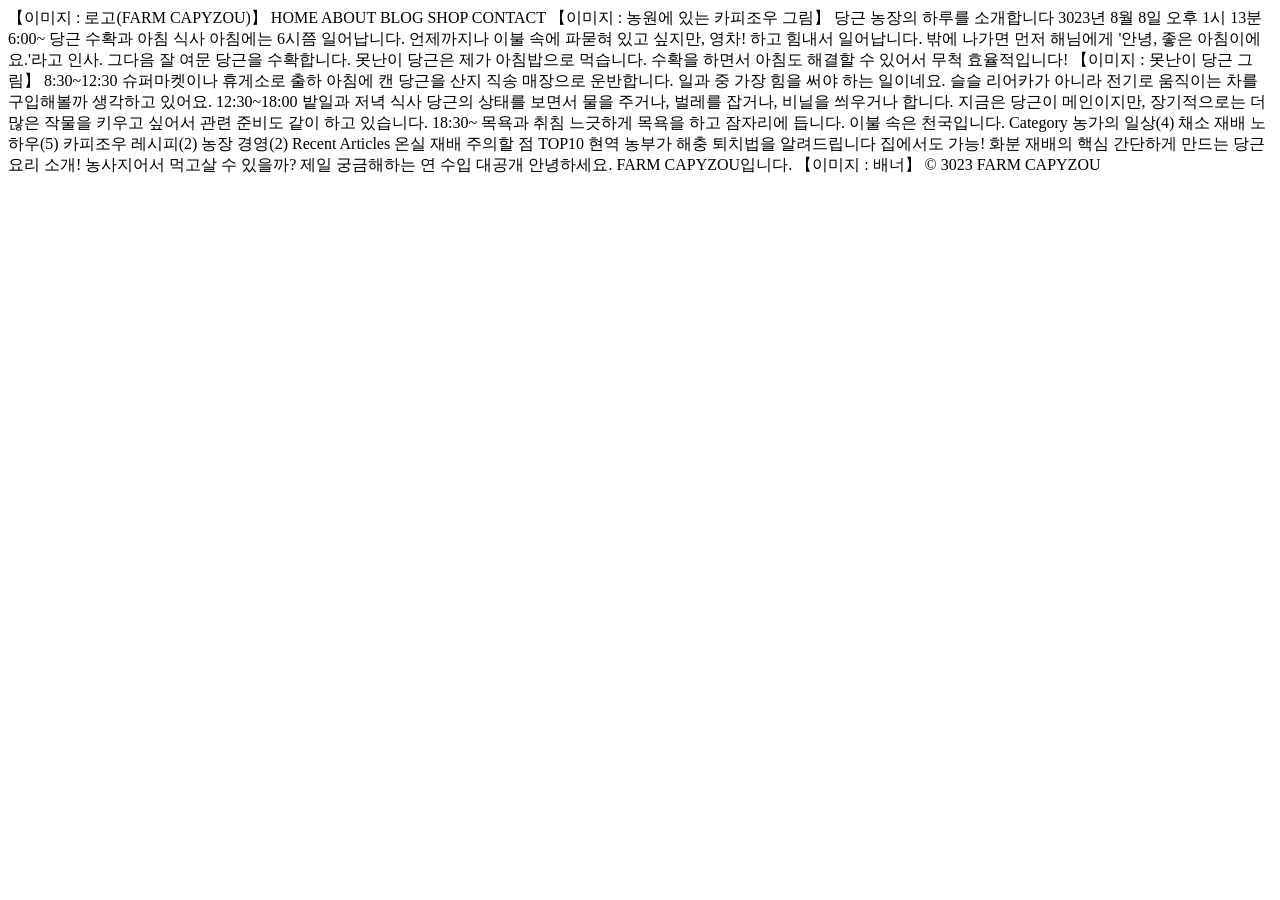
==== 05장/selfwork/HTML_마크업_복습하기/작업/index.html @ a3f91645 "Z" ====
<!DOCTYPE html>
<html lang="ko">
  <head>
    <meta charset="UTF-8">
    <title>FARM CAPYZOU</title>
  </head>
  <body>
    【이미지 : 로고(FARM CAPYZOU)】
    HOME
    ABOUT
    BLOG
    SHOP
    CONTACT
    【이미지 : 농원에 있는 카피조우 그림】
    당근 농장의 하루를 소개합니다
    3023년 8월 8일 오후 1시 13분
    6:00~ 당근 수확과 아침 식사
    아침에는 6시쯤 일어납니다. 언제까지나 이불 속에 파묻혀 있고 싶지만, 영차! 하고 힘내서 일어납니다.
    밖에 나가면 먼저 해님에게 '안녕, 좋은 아침이에요.'라고 인사.
    그다음 잘 여문 당근을 수확합니다.
    못난이 당근은 제가 아침밥으로 먹습니다.
    수확을 하면서 아침도 해결할 수 있어서 무척 효율적입니다!
    【이미지 : 못난이 당근 그림】
    8:30~12:30 슈퍼마켓이나 휴게소로 출하
    아침에 캔 당근을 산지 직송 매장으로 운반합니다. 일과 중 가장 힘을 써야 하는 일이네요.
    슬슬 리어카가 아니라 전기로 움직이는 차를 구입해볼까 생각하고 있어요.
    12:30~18:00 밭일과 저녁 식사
    당근의 상태를 보면서 물을 주거나, 벌레를 잡거나, 비닐을 씌우거나 합니다.
    지금은 당근이 메인이지만, 장기적으로는 더 많은 작물을 키우고 싶어서 관련 준비도 같이 하고 있습니다.
    18:30~ 목욕과 취침
    느긋하게 목욕을 하고 잠자리에 듭니다. 이불 속은 천국입니다.
    Category
    농가의 일상(4)
    채소 재배 노하우(5)
    카피조우 레시피(2)
    농장 경영(2)
    Recent Articles
    온실 재배 주의할 점 TOP10
    현역 농부가 해충 퇴치법을 알려드립니다
    집에서도 가능! 화분 재배의 핵심
    간단하게 만드는 당근 요리 소개!
    농사지어서 먹고살 수 있을까? 제일 궁금해하는 연 수입 대공개
    안녕하세요. FARM CAPYZOU입니다.
    【이미지 : 배너】
    © 3023 FARM CAPYZOU
  </body>
</html>
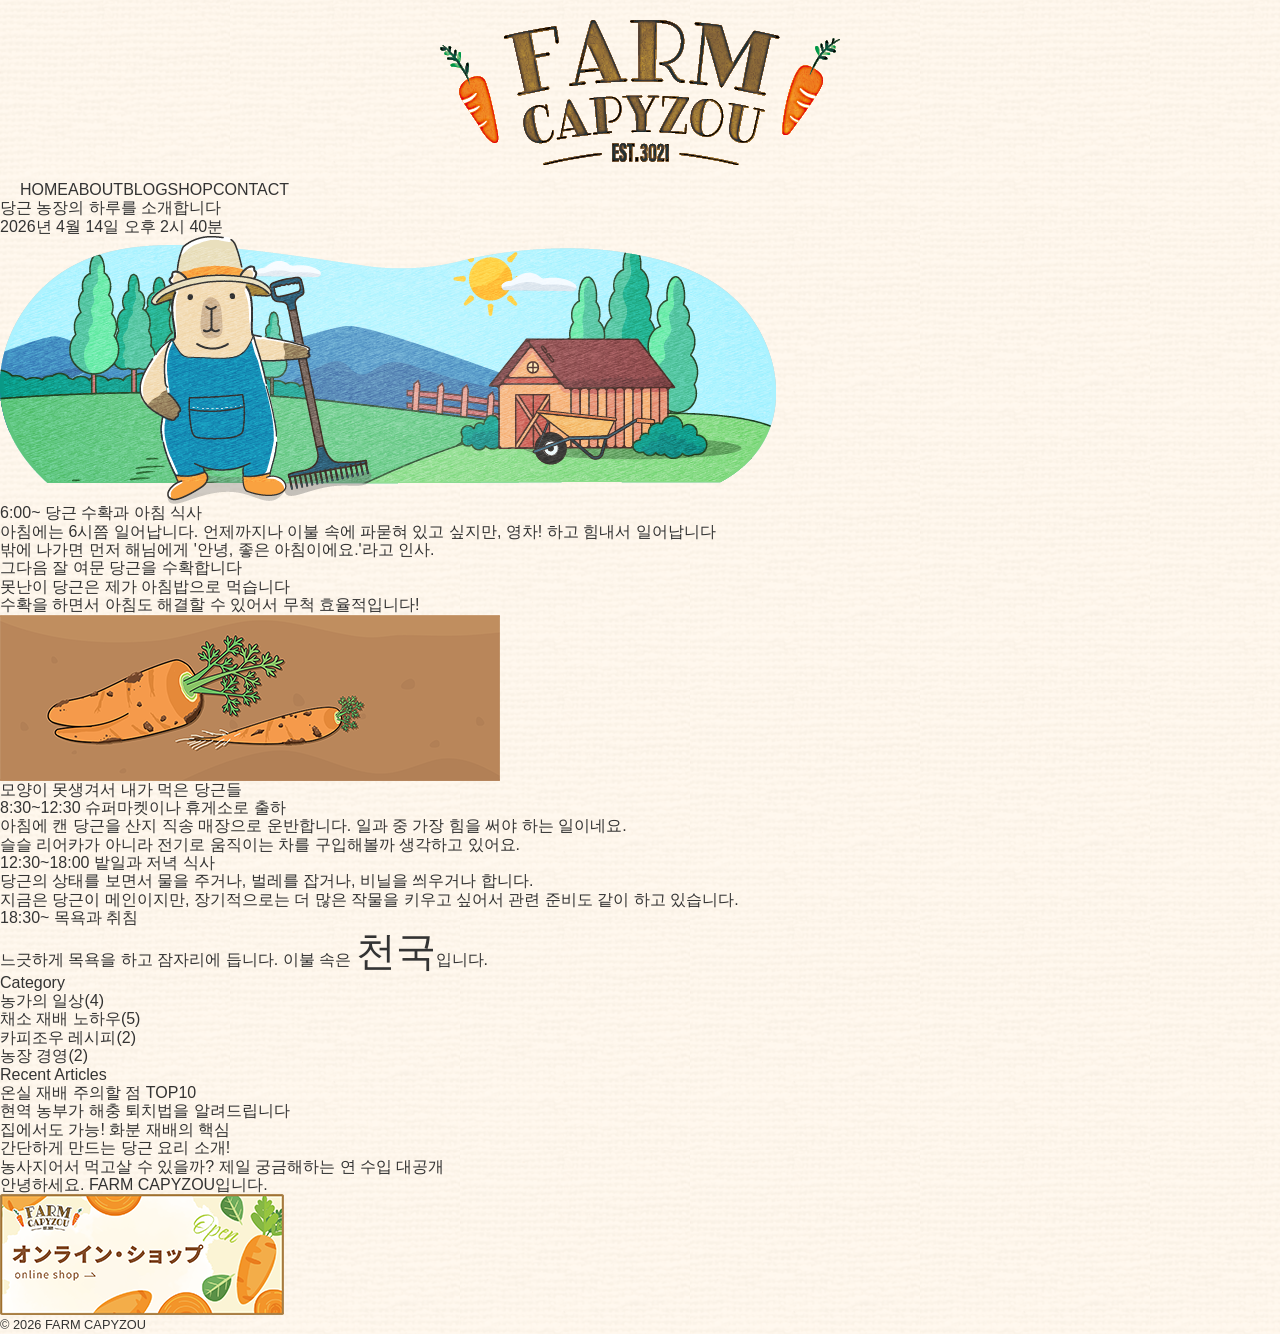
==== commit 2ac1e1c4: "test" ====
--- a/05장/selfwork/HTML_마크업_복습하기/작업/index.html
+++ b/05장/selfwork/HTML_마크업_복습하기/작업/index.html
@@ -2,46 +2,104 @@
 <html lang="ko">
   <head>
     <meta charset="UTF-8">
+    <link rel="stylesheet" href="css/reset.css">
+    <link rel="stylesheet" href="css/style.css">
     <title>FARM CAPYZOU</title>
   </head>
   <body>
-    【이미지 : 로고(FARM CAPYZOU)】
-    HOME
-    ABOUT
-    BLOG
-    SHOP
-    CONTACT
-    【이미지 : 농원에 있는 카피조우 그림】
-    당근 농장의 하루를 소개합니다
-    3023년 8월 8일 오후 1시 13분
-    6:00~ 당근 수확과 아침 식사
-    아침에는 6시쯤 일어납니다. 언제까지나 이불 속에 파묻혀 있고 싶지만, 영차! 하고 힘내서 일어납니다.
-    밖에 나가면 먼저 해님에게 '안녕, 좋은 아침이에요.'라고 인사.
-    그다음 잘 여문 당근을 수확합니다.
-    못난이 당근은 제가 아침밥으로 먹습니다.
+    <header>
+      <h1><img src="images/logo.png"></h1>
+      <!--nav>ul>(li>a)*5-->
+      <nav>
+        <div>
+          <ul>
+            <li><a href="">HOME</a> </li>
+            <li><a href="">ABOUT</a> </li>
+            <li><a href="">BLOG</a> </li>
+            <li><a href="">SHOP</a> </li>
+           <li><a href="">CONTACT</a> </li>
+          </ul>
+        </div>
+      </nav>
+    </header>
+    <main>
+      <article>
+        <h2>당근 농장의 하루를 소개합니다</h2>
+          <p>
+            <time datetime="2026-04-14T1440">
+             2026년 4월 14일 오후 2시 40분
+            </time>
+          </p>
+          <p class="eyeycatch">
+            <img src="images/eyecatch.png" alt="">
+          </p>
+          <section>
+            <h3>6:00~ 당근 수확과 아침 식사</h3>
+            <p>아침에는 6시쯤 일어납니다. 언제까지나 이불 속에 파묻혀 있고 싶지만, 영차! 하고 힘내서 일어납니다<br>
+    밖에 나가면 먼저 해님에게 '안녕, 좋은 아침이에요.'라고 인사.</p>
+            <p> 그다음 잘 여문 당근을 수확합니다<br>
+    못난이 당근은 제가 아침밥으로 먹습니다<br>
     수확을 하면서 아침도 해결할 수 있어서 무척 효율적입니다!
-    【이미지 : 못난이 당근 그림】
-    8:30~12:30 슈퍼마켓이나 휴게소로 출하
-    아침에 캔 당근을 산지 직송 매장으로 운반합니다. 일과 중 가장 힘을 써야 하는 일이네요.
+
+            </p>
+            <figure>
+              <img src="images/carrots.png" alt="">
+              <figcaption>모양이 못생겨서 내가 먹은 당근들</figcaption>
+            </figure>
+          </section>
+          <section>
+            <h3>8:30~12:30 슈퍼마켓이나 휴게소로 출하</h3>
+            <p>
+               아침에 캔 당근을 산지 직송 매장으로 운반합니다. 일과 중 가장 힘을 써야 하는 일이네요. <br>
     슬슬 리어카가 아니라 전기로 움직이는 차를 구입해볼까 생각하고 있어요.
-    12:30~18:00 밭일과 저녁 식사
-    당근의 상태를 보면서 물을 주거나, 벌레를 잡거나, 비닐을 씌우거나 합니다.
-    지금은 당근이 메인이지만, 장기적으로는 더 많은 작물을 키우고 싶어서 관련 준비도 같이 하고 있습니다.
-    18:30~ 목욕과 취침
-    느긋하게 목욕을 하고 잠자리에 듭니다. 이불 속은 천국입니다.
-    Category
-    농가의 일상(4)
-    채소 재배 노하우(5)
-    카피조우 레시피(2)
-    농장 경영(2)
-    Recent Articles
-    온실 재배 주의할 점 TOP10
-    현역 농부가 해충 퇴치법을 알려드립니다
-    집에서도 가능! 화분 재배의 핵심
-    간단하게 만드는 당근 요리 소개!
-    농사지어서 먹고살 수 있을까? 제일 궁금해하는 연 수입 대공개
-    안녕하세요. FARM CAPYZOU입니다.
-    【이미지 : 배너】
-    © 3023 FARM CAPYZOU
+            </p>
+          </section>
+          <section>
+            <h3>12:30~18:00 밭일과 저녁 식사</h3>
+            <p>당근의 상태를 보면서 물을 주거나, 벌레를 잡거나, 비닐을 씌우거나 합니다. <br>
+    지금은 당근이 메인이지만, 장기적으로는 더 많은 작물을 키우고 싶어서 관련 준비도 같이 하고 있습니다.</p>
+          </section>
+          <section>
+            <h3>18:30~ 목욕과 취침</h3>
+            <p>느긋하게 목욕을 하고 잠자리에 듭니다. 이불 속은 <span style="font-size: 40px;">천국</span>입니다.</p>
+          </section>
+      </article>
+
+    </main>
+    <aside>
+      <nav class="CategoryNav">
+        <h2>Category</h2>
+        <ul>
+          <li><a href="#">농가의 일상(4)</a></li>
+          <li><a href="#">채소 재배 노하우(5)</a></li>
+          <li><a href="#">카피조우 레시피(2)</a></li>
+          <li><a href="#">농장 경영(2)</a></li>
+        </ul>
+      
+      </nav>
+      <nav class="recentNav">
+        <h2>Recent Articles</h2>
+        <ul>
+          <li><a href="#"></a>온실 재배 주의할 점 TOP10</li>
+          <li><a href="#"></a>현역 농부가 해충 퇴치법을 알려드립니다</li>
+          <li><a href="#"></a>집에서도 가능! 화분 재배의 핵심</li>
+          <li><a href="#"></a>간단하게 만드는 당근 요리 소개!</li>
+          <li><a href="#"></a> 농사지어서 먹고살 수 있을까? 제일 궁금해하는 연 수입 대공개</li>
+          <li><a href="#"></a>안녕하세요. FARM CAPYZOU입니다.</li>
+        </ul>
+      </nav>
+      <p><a href="#"><img src="images/side_banner.png" alt=""></a></p>
+    </aside>
+    
+
+      <footer>
+        <p><small>© 2026 FARM CAPYZOU</small></p>
+      </footer>
+   
+  
+    
+    
+    
+    
   </body>
 </html>
--- a/05장/selfwork/HTML_마크업_복습하기/작업/css/style.css
+++ b/05장/selfwork/HTML_마크업_복습하기/작업/css/style.css
@@ -0,0 +1,24 @@
+@charset "utf-8";
+
+
+body {
+    background-image: url(../images/bg.png);
+    font-size: 16px;
+    font-family: 'Franklin Gothic Medium', 'Arial Narrow', Arial, sans-serif;
+    color: #333;
+}
+p {
+    font-family: 'Lucida Sans', 'Lucida Sans Regular', 'Lucida Grande', 'Lucida Sans Unicode', Geneva, Verdana, sans-serif;
+}
+
+header {
+    width: 1240px;
+    margin: auto;
+}
+h1 {
+    text-align: center;
+    padding: 20px 0 16px;
+}
+header nav ul {
+    display: flex;
+}
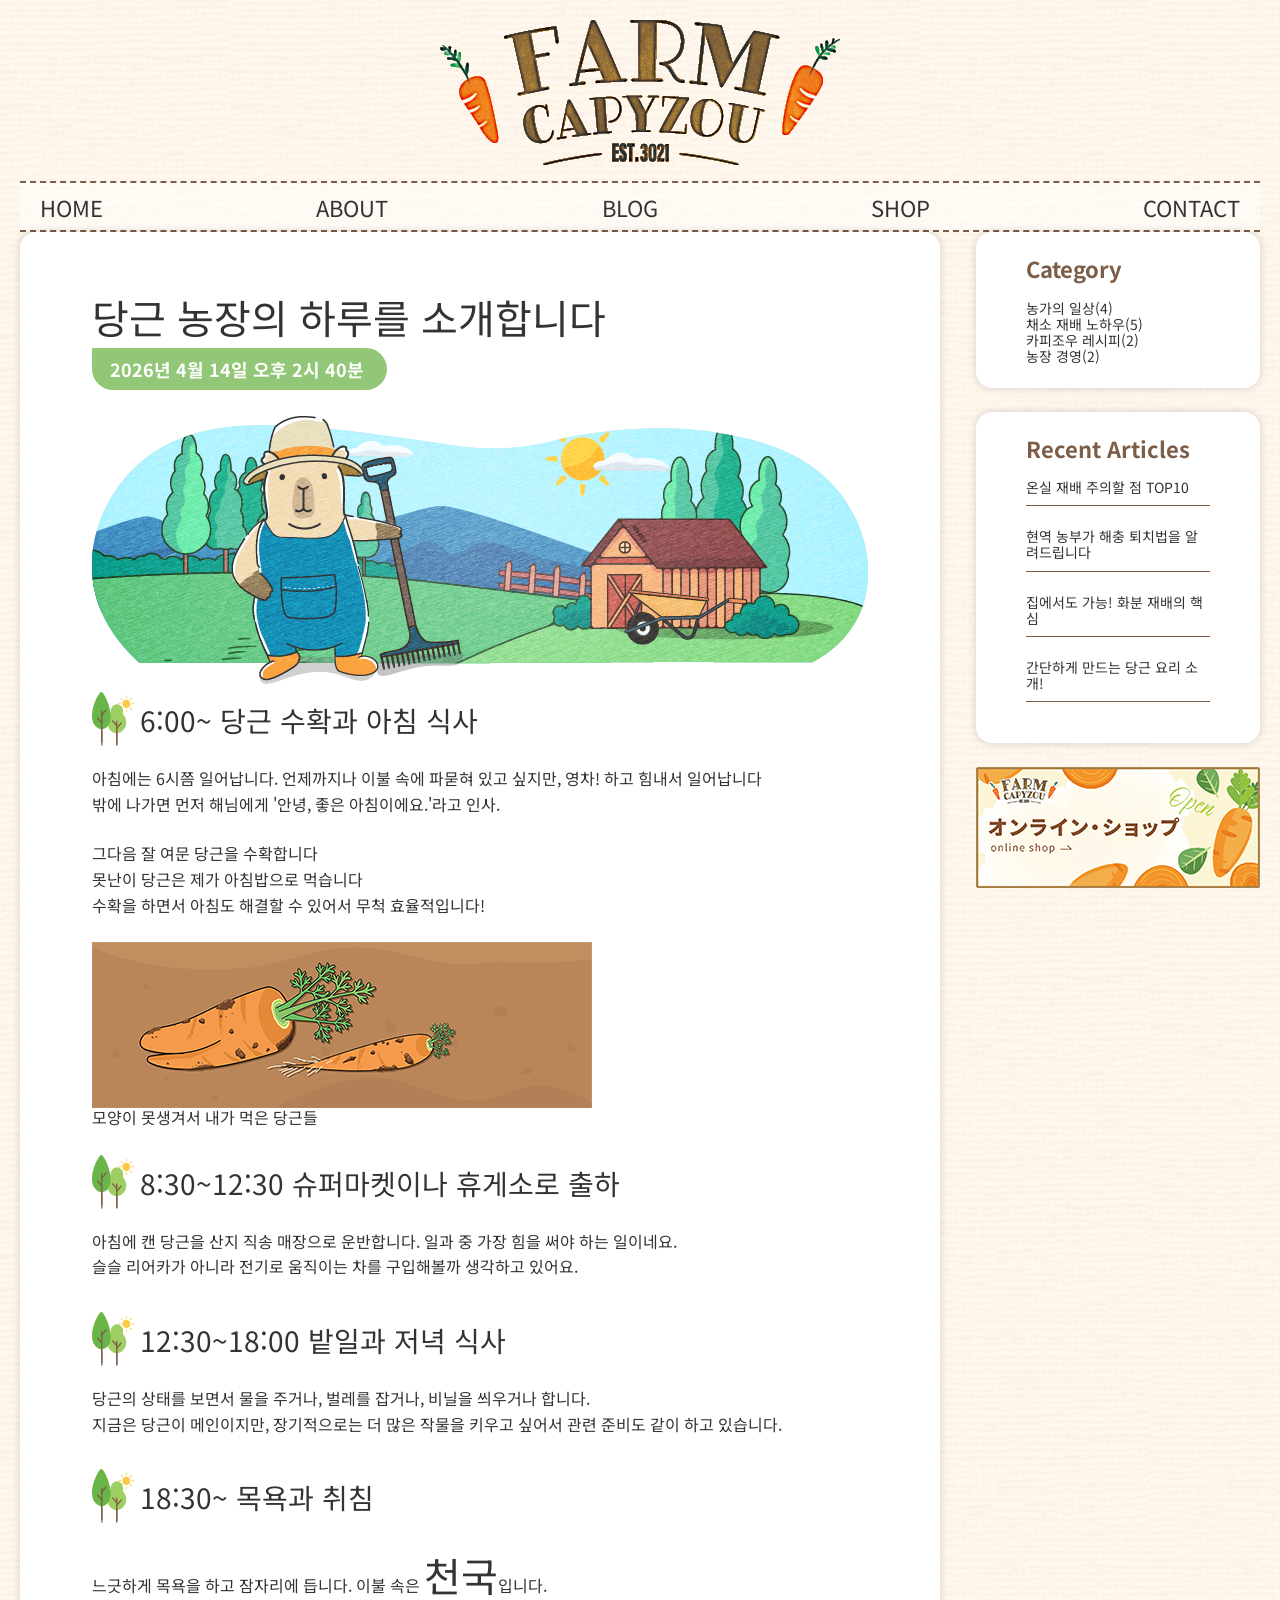
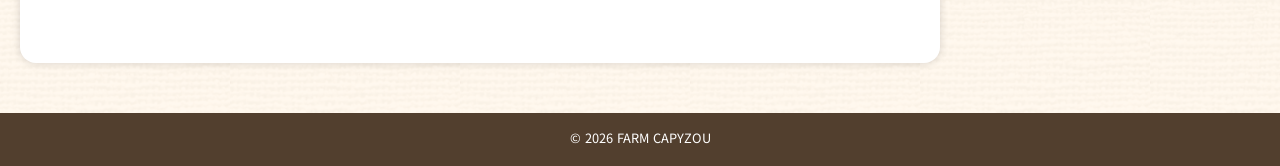
==== commit d4b3b001: "yes" ====
--- a/05장/selfwork/HTML_마크업_복습하기/작업/index.html
+++ b/05장/selfwork/HTML_마크업_복습하기/작업/index.html
@@ -22,10 +22,11 @@
         </div>
       </nav>
     </header>
+    <div class="mainContainer">
     <main>
       <article>
         <h2>당근 농장의 하루를 소개합니다</h2>
-          <p>
+          <p class="postdate">
             <time datetime="2026-04-14T1440">
              2026년 4월 14일 오후 2시 40분
             </time>
@@ -91,7 +92,7 @@
       <p><a href="#"><img src="images/side_banner.png" alt=""></a></p>
     </aside>
     
-
+  </div>
       <footer>
         <p><small>© 2026 FARM CAPYZOU</small></p>
       </footer>
--- a/05장/selfwork/HTML_마크업_복습하기/작업/css/style.css
+++ b/05장/selfwork/HTML_마크업_복습하기/작업/css/style.css
@@ -1,14 +1,15 @@
 @charset "utf-8";
 
+@import url('https://fonts.googleapis.com/css2?family=Black+Han+Sans&family=Gaegu&family=Gamja+Flower&family=Noto+Sans+KR:wght@100..900&display=swap');
 
 body {
     background-image: url(../images/bg.png);
     font-size: 16px;
-    font-family: 'Franklin Gothic Medium', 'Arial Narrow', Arial, sans-serif;
+    font-family: "Noto Sans KR", sans-serif;
     color: #333;
 }
 p {
-    font-family: 'Lucida Sans', 'Lucida Sans Regular', 'Lucida Grande', 'Lucida Sans Unicode', Geneva, Verdana, sans-serif;
+    font-family: "Noto Sans KR", sans-serif;
 }
 
 header {
@@ -20,5 +21,135 @@
     padding: 20px 0 16px;
 }
 header nav ul {
+   display: flex;
+   background-color: rgba(255,255,255,.42);
+   justify-content: space-between;
+   border-top: 2px dashed #7c5d48;
+   border-bottom: 2px dashed #7c5d48;
+   padding: 12px 0 10px;
+}
+
+header nav ul li {
+    margin: 0 20px;
+}
+
+header nav ul li a {
+    font-size: 22px;
+    font-weight: 400;
+}
+
+header nav ul li a:hover {
+    text-decoration: underline double;
+}
+
+/* 메인 */
+.mainContainer {
     display: flex;
-}+    width: 1240px;
+    margin: 0 auto 50px;
+    justify-content: space-between;
+}
+main {
+    width: 920px;
+    background-color: #fff;
+    border-radius: 16px;
+    padding: 62px 72px 32px 72px;
+    box-shadow: 0px 0px 8px rgba(0,0,0, 0.16) ;
+}
+
+/* aside */
+aside {
+    width: 284px;
+}
+aside nav {
+    background-color: #fff;
+    border-radius: 16px;
+    box-shadow: 0px 0px 8px rgba(0, 0, 0, 0.16) ;
+    padding: 24px 50px;
+    margin-bottom: 24px;
+}
+
+aside nav h2 {
+    margin-bottom: 18px;
+    font-size: 22px;
+    font-weight: bold;
+    color: #7c5d48;
+}
+
+aside nav ul {
+    font-size: 14px;
+
+}
+
+.categoryNav ul li {
+    list-style-type: square;
+    color: #7c5d48;
+    margin: 0 0 16px 20px;
+}
+
+.categoryNav ul li a {
+    color: #333;
+}
+
+.recentNav ul li {
+    border-bottom: 1px solid #7c5d48;
+    padding-bottom: 10px;
+    margin-bottom: 22px;
+}
+
+.recentNav ul {
+    height: 240px;
+    overflow: hidden scroll;
+}
+
+/* 메인 본문 */
+article h2 {
+    font-size: 40px;
+    font-weight: 400;
+    margin-bottom: 8px;
+}
+time {
+    background-color: #91c777;
+    border-radius: 0px 22px 22px 22px;
+    font-size: 18px;
+    font-weight: bold;
+    color: white;
+    padding: 11px 23px 10px 18px;
+    display: inline-block; 
+    
+}
+
+.postdate {
+    margin-bottom: 26px;
+}
+
+.eyecatch {
+    margin-bottom: 50px;
+}
+
+article h3 {
+    border-bottom: 2px soild #6ab547;
+    margin-bottom: 20px;
+    font-size: 28px;
+    font-weight: 400;
+    background-image: url(../images/h2_icon.png);
+    background-repeat: no-repeat;
+    background-position: left bottom;
+    padding: 20px 10px 10px 48px;
+}
+
+article section p {
+    line-height: 1.6;
+    margin-bottom: 24px;
+}
+
+article section {
+    margin-bottom: 20px;
+}
+
+footer {
+    background-color: #523f2e;
+    color: #fff;
+    text-align: center;
+    padding: 14px 10px 20px;
+}
